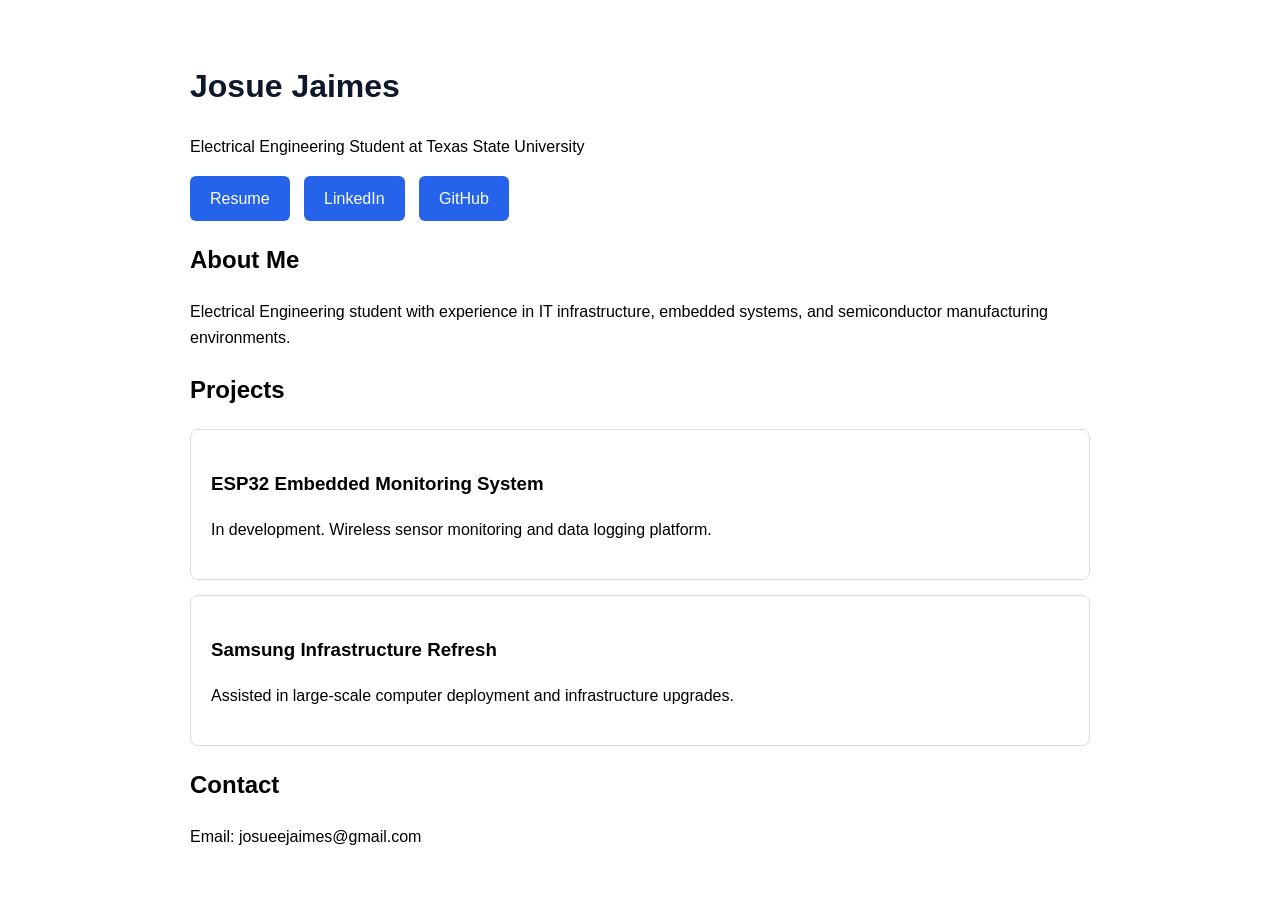
==== index.html @ 1495d658 "Create index.html for personal portfolio Initial creation of a personal portfolio webpage with secti" ====
<!DOCTYPE html>
<html>
<head>
    <title>Josue Jaimes</title>
    <style>
        body {
            font-family: Arial, sans-serif;
            max-width: 900px;
            margin: auto;
            padding: 40px;
            line-height: 1.6;
        }

        h1 {
            color: #0f172a;
        }

        .button {
            display: inline-block;
            padding: 10px 20px;
            background: #2563eb;
            color: white;
            text-decoration: none;
            border-radius: 6px;
            margin-right: 10px;
        }

        .project {
            border: 1px solid #ddd;
            padding: 20px;
            margin-top: 15px;
            border-radius: 8px;
        }
    </style>
</head>
<body>

<h1>Josue Jaimes</h1>

<p>
Electrical Engineering Student at Texas State University
</p>

<a class="button" href="resume.pdf">Resume</a>
<a class="button" href="https://linkedin.com/in/josue-jaimes-a2968724b">LinkedIn</a>
<a class="button" href="https://github.com/joshjaimes">GitHub</a>

<h2>About Me</h2>

<p>
Electrical Engineering student with experience in IT infrastructure, embedded systems, and semiconductor manufacturing environments.
</p>

<h2>Projects</h2>

<div class="project">
<h3>ESP32 Embedded Monitoring System</h3>
<p>In development. Wireless sensor monitoring and data logging platform.</p>
</div>

<div class="project">
<h3>Samsung Infrastructure Refresh</h3>
<p>Assisted in large-scale computer deployment and infrastructure upgrades.</p>
</div>

<h2>Contact</h2>

<p>
Email: josueejaimes@gmail.com
</p>

</body>
</html>
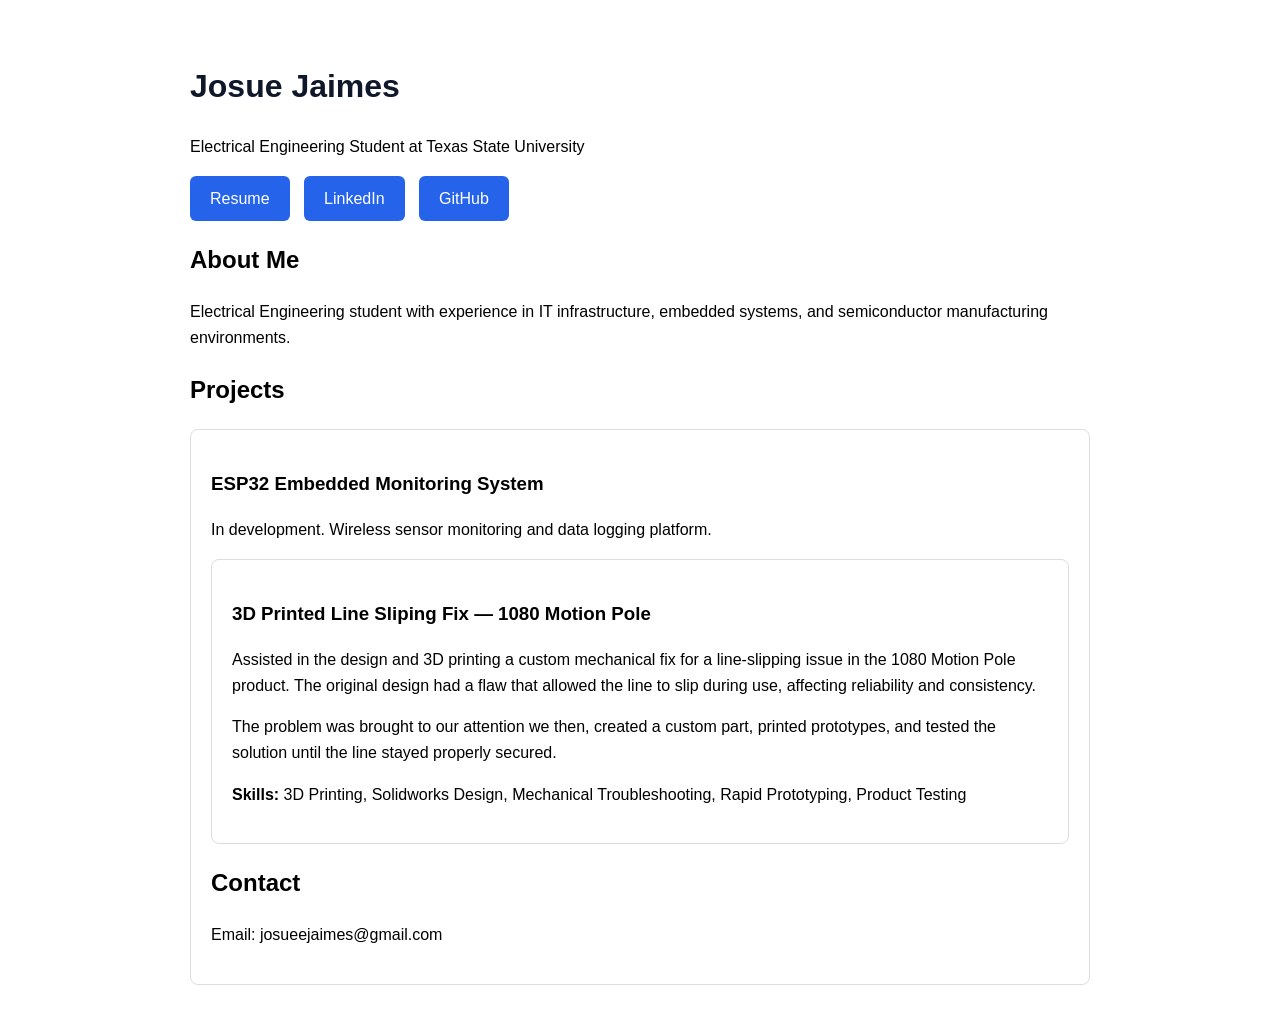
==== commit 80d0aed0: "Add project details for 3D Printed Line Slipping Fix Added a new project section detailing the 3D Pr" ====
--- a/index.html
+++ b/index.html
@@ -56,13 +56,19 @@
 <div class="project">
 <h3>ESP32 Embedded Monitoring System</h3>
 <p>In development. Wireless sensor monitoring and data logging platform.</p>
+<div class="project">
+  <h3>3D Printed Line Sliping Fix — 1080 Motion Pole</h3>
+  <p>
+    Assisted in the design and 3D printing a custom mechanical fix for a line-slipping issue in the
+    1080 Motion Pole product. The original design had a flaw that allowed the line
+    to slip during use, affecting reliability and consistency.
+  </p>
+  <p>
+    The problem was brought to our attention we then, created a custom part, printed prototypes, and tested
+    the solution until the line stayed properly secured.
+  </p>
+  <p><strong>Skills:</strong> 3D Printing, Solidworks Design, Mechanical Troubleshooting, Rapid Prototyping, Product Testing</p>
 </div>
-
-<div class="project">
-<h3>Samsung Infrastructure Refresh</h3>
-<p>Assisted in large-scale computer deployment and infrastructure upgrades.</p>
-</div>
-
 <h2>Contact</h2>
 
 <p>
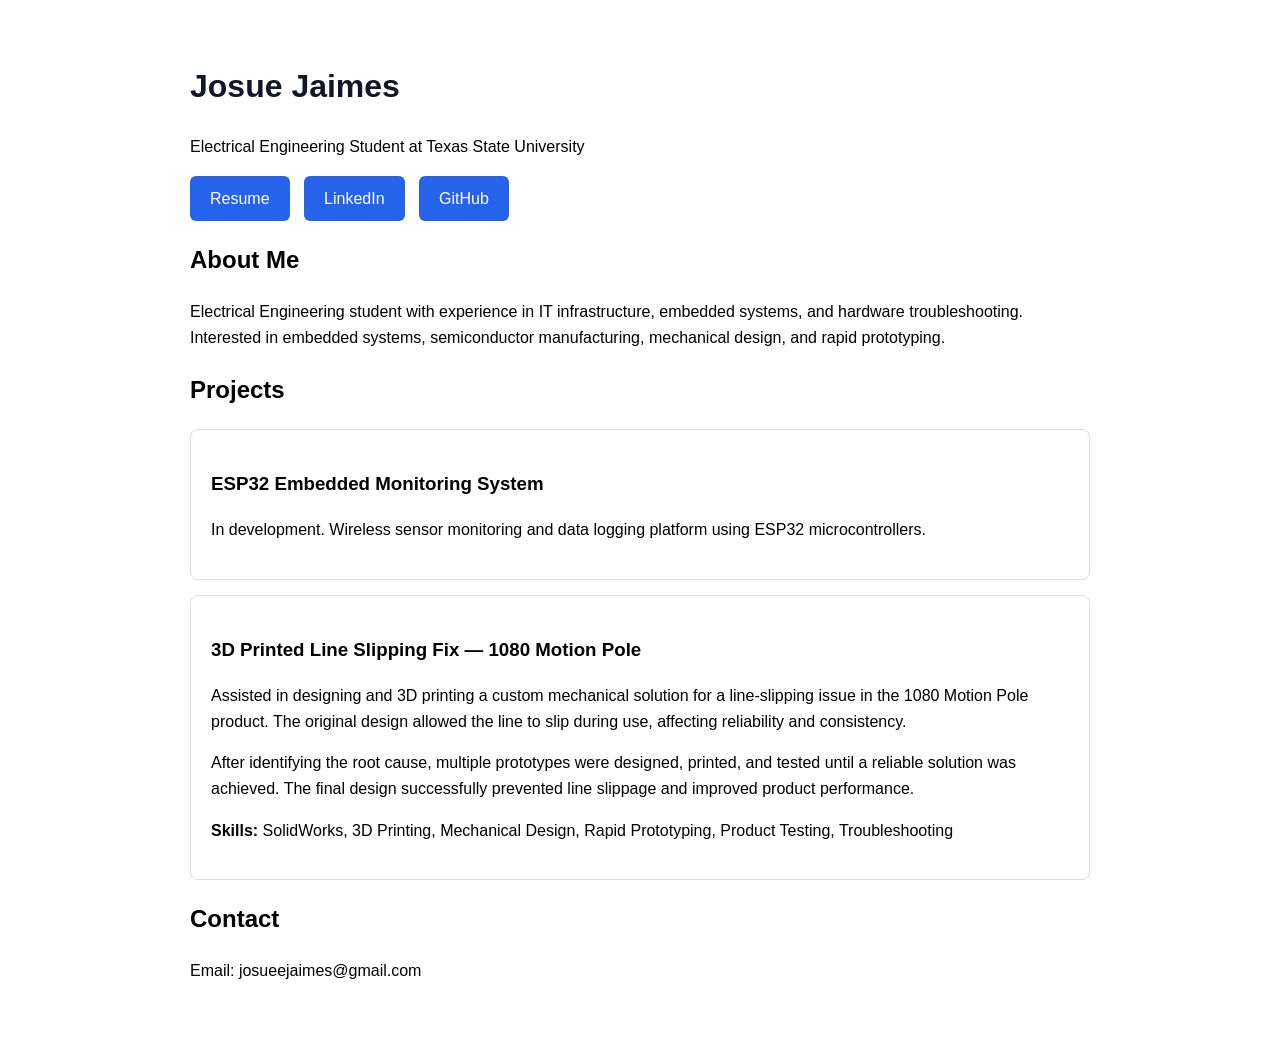
==== commit 770119ec: "Refine content and structure in index.html Updated project descriptions and added skills for clarity" ====
--- a/index.html
+++ b/index.html
@@ -35,45 +35,51 @@
 </head>
 <body>
 
-<h1>Josue Jaimes</h1>
+    <h1>Josue Jaimes</h1>
 
-<p>
-Electrical Engineering Student at Texas State University
-</p>
+    <p>
+        Electrical Engineering Student at Texas State University
+    </p>
 
-<a class="button" href="resume.pdf">Resume</a>
-<a class="button" href="https://linkedin.com/in/josue-jaimes-a2968724b">LinkedIn</a>
-<a class="button" href="https://github.com/joshjaimes">GitHub</a>
+    <a class="button" href="resume.pdf" target="_blank">Resume</a>
+    <a class="button" href="https://linkedin.com/in/josue-jaimes-a2968724b" target="_blank">LinkedIn</a>
+    <a class="button" href="https://github.com/joshjaimes" target="_blank">GitHub</a>
 
-<h2>About Me</h2>
+    <h2>About Me</h2>
 
-<p>
-Electrical Engineering student with experience in IT infrastructure, embedded systems, and semiconductor manufacturing environments.
-</p>
+    <p>
+        Electrical Engineering student with experience in IT infrastructure, embedded systems, and hardware troubleshooting. Interested in embedded systems, semiconductor manufacturing, mechanical design, and rapid prototyping.
+    </p>
 
-<h2>Projects</h2>
+    <h2>Projects</h2>
 
-<div class="project">
-<h3>ESP32 Embedded Monitoring System</h3>
-<p>In development. Wireless sensor monitoring and data logging platform.</p>
-<div class="project">
-  <h3>3D Printed Line Sliping Fix — 1080 Motion Pole</h3>
-  <p>
-    Assisted in the design and 3D printing a custom mechanical fix for a line-slipping issue in the
-    1080 Motion Pole product. The original design had a flaw that allowed the line
-    to slip during use, affecting reliability and consistency.
-  </p>
-  <p>
-    The problem was brought to our attention we then, created a custom part, printed prototypes, and tested
-    the solution until the line stayed properly secured.
-  </p>
-  <p><strong>Skills:</strong> 3D Printing, Solidworks Design, Mechanical Troubleshooting, Rapid Prototyping, Product Testing</p>
-</div>
-<h2>Contact</h2>
+    <div class="project">
+        <h3>ESP32 Embedded Monitoring System</h3>
+        <p>
+            In development. Wireless sensor monitoring and data logging platform using ESP32 microcontrollers.
+        </p>
+    </div>
 
-<p>
-Email: josueejaimes@gmail.com
-</p>
+    <div class="project">
+        <h3>3D Printed Line Slipping Fix — 1080 Motion Pole</h3>
+        <p>
+            Assisted in designing and 3D printing a custom mechanical solution for a line-slipping issue in the 1080 Motion Pole product. The original design allowed the line to slip during use, affecting reliability and consistency.
+        </p>
+
+        <p>
+            After identifying the root cause, multiple prototypes were designed, printed, and tested until a reliable solution was achieved. The final design successfully prevented line slippage and improved product performance.
+        </p>
+
+        <p>
+            <strong>Skills:</strong> SolidWorks, 3D Printing, Mechanical Design, Rapid Prototyping, Product Testing, Troubleshooting
+        </p>
+    </div>
+
+    <h2>Contact</h2>
+
+    <p>
+        Email: josueejaimes@gmail.com
+    </p>
 
 </body>
 </html>
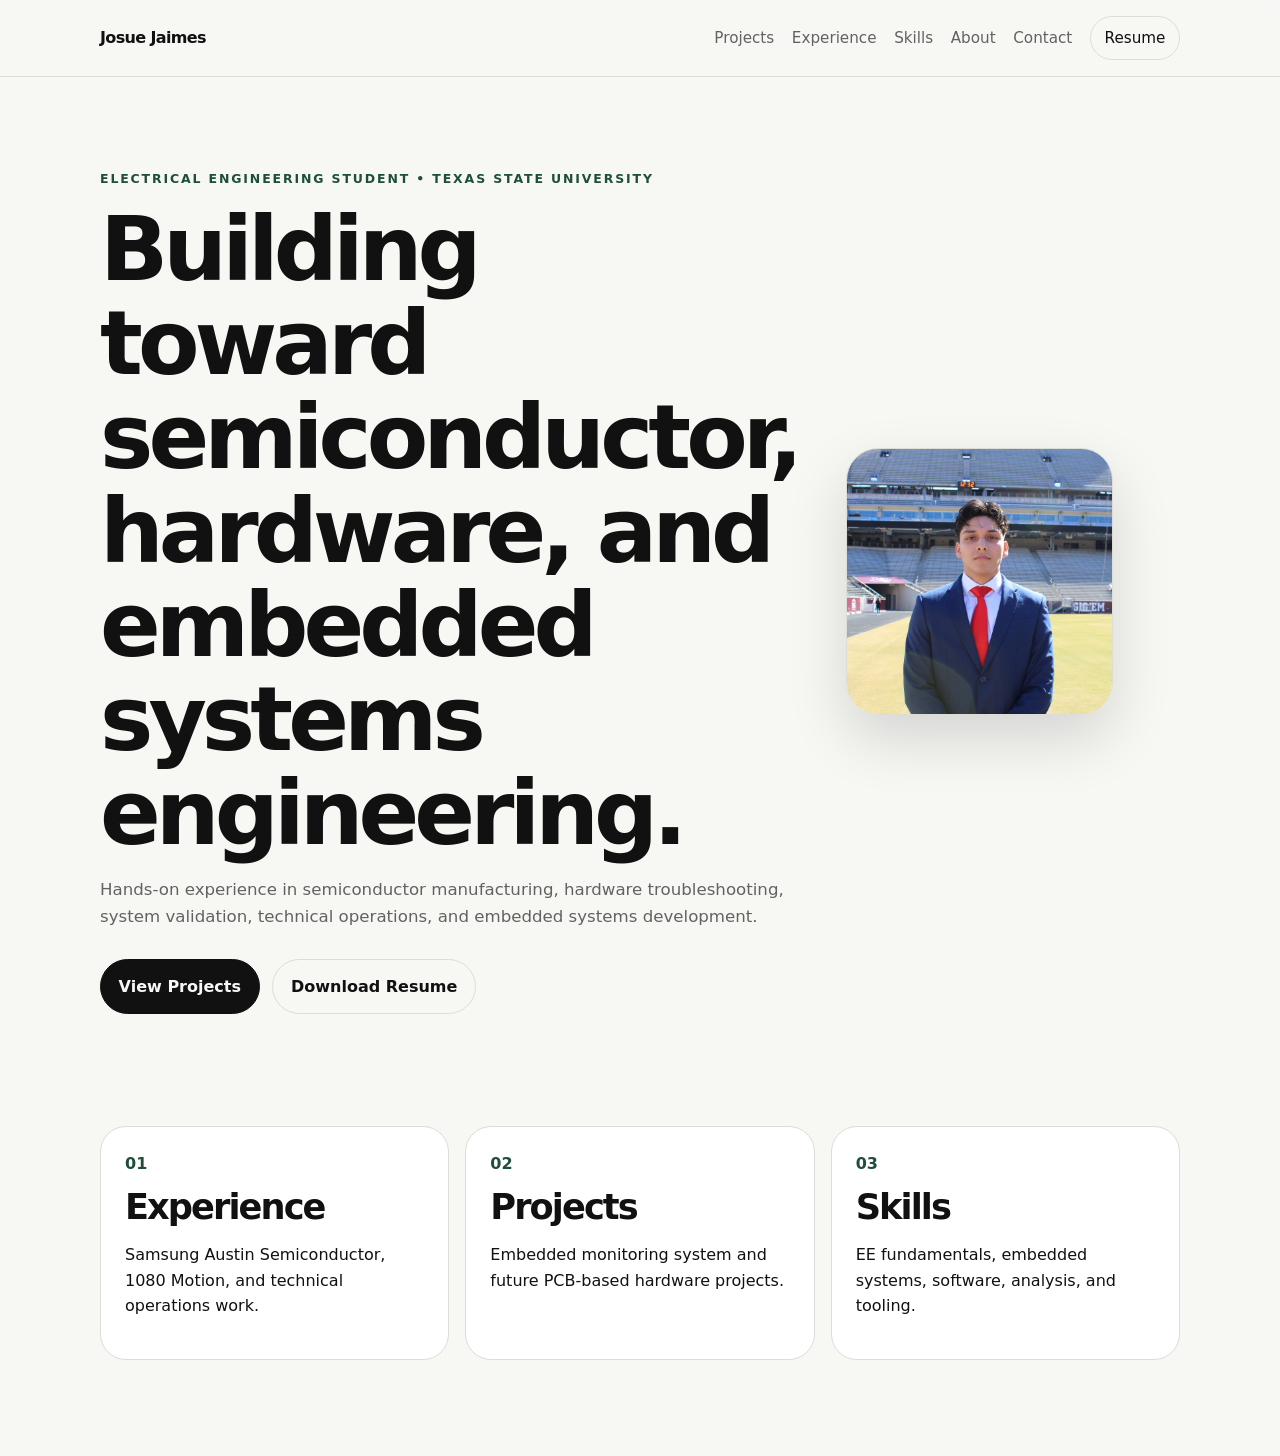
==== commit df49c908: "new design" ====
--- a/index.html
+++ b/index.html
@@ -1,85 +1,67 @@
 <!DOCTYPE html>
-<html>
+<html lang="en">
 <head>
-    <title>Josue Jaimes</title>
-    <style>
-        body {
-            font-family: Arial, sans-serif;
-            max-width: 900px;
-            margin: auto;
-            padding: 40px;
-            line-height: 1.6;
-        }
-
-        h1 {
-            color: #0f172a;
-        }
-
-        .button {
-            display: inline-block;
-            padding: 10px 20px;
-            background: #2563eb;
-            color: white;
-            text-decoration: none;
-            border-radius: 6px;
-            margin-right: 10px;
-        }
-
-        .project {
-            border: 1px solid #ddd;
-            padding: 20px;
-            margin-top: 15px;
-            border-radius: 8px;
-        }
-    </style>
+  <meta charset="UTF-8" />
+  <meta name="viewport" content="width=device-width, initial-scale=1.0" />
+  <title>Josue Jaimes | Portfolio</title>
+  <link rel="stylesheet" href="styles.css" />
+  <script defer src="script.js"></script>
 </head>
 <body>
 
-    <h1>Josue Jaimes</h1>
+<header class="header">
+  <nav>
+    <a class="logo" href="index.html">Josue Jaimes</a>
+    <button class="menu-btn" aria-label="Toggle navigation">☰</button>
+    <div class="links">
+      <a href="projects.html">Projects</a>
+      <a href="experience.html">Experience</a>
+      <a href="skills.html">Skills</a>
+      <a href="about.html">About</a>
+      <a href="contact.html">Contact</a>
+      <a class="resume-link" href="Josue_Jaimes_Resume.pdf" target="_blank">Resume</a>
+    </div>
+  </nav>
+</header>
 
+<main>
+
+<section class="hero">
+  <div class="hero-text reveal">
+    <p class="tag">Electrical Engineering Student • Texas State University</p>
+    <h1>Building toward semiconductor, hardware, and embedded systems engineering.</h1>
     <p>
-        Electrical Engineering Student at Texas State University
+      Hands-on experience in semiconductor manufacturing, hardware troubleshooting,
+      system validation, technical operations, and embedded systems development.
     </p>
+    <div class="actions">
+      <a class="btn primary" href="projects.html">View Projects</a>
+      <a class="btn secondary" href="Josue_Jaimes_Resume.pdf" target="_blank">Download Resume</a>
+    </div>
+  </div>
+  <div class="hero-image reveal">
+    <img src="linkedinPFP.jpeg" alt="Josue Jaimes headshot" />
+  </div>
+</section>
 
-    <a class="button" href="resume.pdf" target="_blank">Resume</a>
-    <a class="button" href="https://linkedin.com/in/josue-jaimes-a2968724b" target="_blank">LinkedIn</a>
-    <a class="button" href="https://github.com/joshjaimes" target="_blank">GitHub</a>
+<section class="preview-grid reveal">
+  <a class="preview-card" href="experience.html">
+    <span>01</span>
+    <h2>Experience</h2>
+    <p>Samsung Austin Semiconductor, 1080 Motion, and technical operations work.</p>
+  </a>
+  <a class="preview-card" href="projects.html">
+    <span>02</span>
+    <h2>Projects</h2>
+    <p>Embedded monitoring system and future PCB-based hardware projects.</p>
+  </a>
+  <a class="preview-card" href="skills.html">
+    <span>03</span>
+    <h2>Skills</h2>
+    <p>EE fundamentals, embedded systems, software, analysis, and tooling.</p>
+  </a>
+</section>
 
-    <h2>About Me</h2>
-
-    <p>
-        Electrical Engineering student with experience in IT infrastructure, embedded systems, and hardware troubleshooting. Interested in embedded systems, semiconductor manufacturing, mechanical design, and rapid prototyping.
-    </p>
-
-    <h2>Projects</h2>
-
-    <div class="project">
-        <h3>ESP32 Embedded Monitoring System</h3>
-        <p>
-            In development. Wireless sensor monitoring and data logging platform using ESP32 microcontrollers.
-        </p>
-    </div>
-
-    <div class="project">
-        <h3>3D Printed Line Slipping Fix — 1080 Motion Pole</h3>
-        <p>
-            Assisted in designing and 3D printing a custom mechanical solution for a line-slipping issue in the 1080 Motion Pole product. The original design allowed the line to slip during use, affecting reliability and consistency.
-        </p>
-
-        <p>
-            After identifying the root cause, multiple prototypes were designed, printed, and tested until a reliable solution was achieved. The final design successfully prevented line slippage and improved product performance.
-        </p>
-
-        <p>
-            <strong>Skills:</strong> SolidWorks, 3D Printing, Mechanical Design, Rapid Prototyping, Product Testing, Troubleshooting
-        </p>
-    </div>
-
-    <h2>Contact</h2>
-
-    <p>
-        Email: josueejaimes@gmail.com
-    </p>
-
+</main>
 </body>
 </html>
--- a/styles.css
+++ b/styles.css
@@ -0,0 +1,231 @@
+
+:root {
+  --bg: #f7f7f4;
+  --surface: #ffffff;
+  --text: #111111;
+  --muted: #626262;
+  --border: #ddddd6;
+  --accent: #1f4f3a;
+}
+
+* { box-sizing: border-box; }
+
+body {
+  margin: 0;
+  font-family: Inter, ui-sans-serif, system-ui, -apple-system, BlinkMacSystemFont, "Segoe UI", sans-serif;
+  background: var(--bg);
+  color: var(--text);
+  line-height: 1.6;
+}
+
+a { color: inherit; text-decoration: none; }
+
+.header {
+  position: sticky;
+  top: 0;
+  z-index: 10;
+  background: rgba(247, 247, 244, 0.9);
+  backdrop-filter: blur(14px);
+  border-bottom: 1px solid var(--border);
+}
+
+nav {
+  max-width: 1120px;
+  margin: auto;
+  padding: 1rem 1.25rem;
+  display: flex;
+  justify-content: space-between;
+  align-items: center;
+}
+
+.logo { font-weight: 800; letter-spacing: -0.04em; }
+
+.links {
+  display: flex;
+  align-items: center;
+  gap: 1.1rem;
+  color: var(--muted);
+  font-size: 0.95rem;
+}
+
+.links a:hover { color: var(--text); }
+
+.resume-link {
+  padding: 0.55rem 0.85rem;
+  border: 1px solid var(--border);
+  border-radius: 999px;
+  color: var(--text) !important;
+}
+
+.menu-btn {
+  display: none;
+  border: none;
+  background: none;
+  font-size: 1.4rem;
+}
+
+.hero {
+  max-width: 1120px;
+  min-height: 82vh;
+  margin: auto;
+  padding: 5rem 1.25rem;
+  display: grid;
+  grid-template-columns: 1.35fr 0.8fr;
+  gap: 3rem;
+  align-items: center;
+}
+
+.hero-image img {
+  width: 100%;
+  max-width: 430px;
+  border-radius: 32px;
+  border: 1px solid var(--border);
+  box-shadow: 0 24px 60px rgba(0,0,0,0.14);
+}
+
+.tag {
+  text-transform: uppercase;
+  letter-spacing: 0.15em;
+  font-size: 0.78rem;
+  font-weight: 800;
+  color: var(--accent);
+}
+
+h1, h2 {
+  margin: 0;
+  line-height: 1.05;
+  letter-spacing: -0.055em;
+}
+
+h1 { font-size: clamp(3rem, 7vw, 6.2rem); }
+
+h2 { font-size: clamp(1.45rem, 3vw, 2.2rem); }
+
+.hero p:not(.tag), .content p, .card p, li {
+  color: var(--muted);
+  font-size: 1.04rem;
+}
+
+.actions {
+  display: flex;
+  flex-wrap: wrap;
+  gap: 0.8rem;
+  margin-top: 1.8rem;
+}
+
+.btn {
+  display: inline-block;
+  padding: 0.85rem 1.1rem;
+  border-radius: 999px;
+  border: 1px solid var(--border);
+  font-weight: 700;
+  transition: transform 0.2s ease;
+}
+
+.btn:hover { transform: translateY(-2px); }
+
+.primary { background: var(--text); color: var(--bg); border-color: var(--text); }
+
+.secondary { background: transparent; }
+
+.page-hero {
+  max-width: 1120px;
+  margin: auto;
+  padding: 6rem 1.25rem 2rem;
+}
+
+.content,
+.project-list,
+.timeline,
+.skills-grid,
+.preview-grid {
+  max-width: 1120px;
+  margin: auto;
+  padding: 2rem 1.25rem 5rem;
+}
+
+.narrow { max-width: 820px; }
+
+.card,
+.preview-card {
+  background: var(--surface);
+  border: 1px solid var(--border);
+  border-radius: 26px;
+  padding: 1.5rem;
+  margin-bottom: 1rem;
+}
+
+.preview-grid,
+.skills-grid {
+  display: grid;
+  grid-template-columns: repeat(3, 1fr);
+  gap: 1rem;
+}
+
+.skills-grid { grid-template-columns: repeat(2, 1fr); }
+
+.preview-card span,
+.status {
+  display: inline-block;
+  color: var(--accent);
+  font-weight: 800;
+  margin-bottom: 0.8rem;
+}
+
+.card-top {
+  display: flex;
+  justify-content: space-between;
+  gap: 1rem;
+  margin-bottom: 1rem;
+}
+
+.card-top span {
+  color: var(--muted);
+}
+
+.tags {
+  display: flex;
+  flex-wrap: wrap;
+  gap: 0.45rem;
+  margin-top: 1rem;
+}
+
+.tags span {
+  background: var(--bg);
+  border: 1px solid var(--border);
+  border-radius: 999px;
+  padding: 0.35rem 0.65rem;
+  font-size: 0.84rem;
+}
+
+.reveal {
+  opacity: 0;
+  transform: translateY(18px);
+  transition: opacity 0.7s ease, transform 0.7s ease;
+}
+
+.reveal.visible {
+  opacity: 1;
+  transform: translateY(0);
+}
+
+@media (max-width: 820px) {
+  .menu-btn { display: block; }
+  .links {
+    display: none;
+    position: absolute;
+    top: 64px;
+    left: 1rem;
+    right: 1rem;
+    flex-direction: column;
+    align-items: flex-start;
+    background: var(--surface);
+    padding: 1rem;
+    border: 1px solid var(--border);
+    border-radius: 20px;
+  }
+  .links.open { display: flex; }
+  .hero { grid-template-columns: 1fr; padding-top: 3rem; }
+  .preview-grid, .skills-grid { grid-template-columns: 1fr; }
+  .card-top { flex-direction: column; }
+}
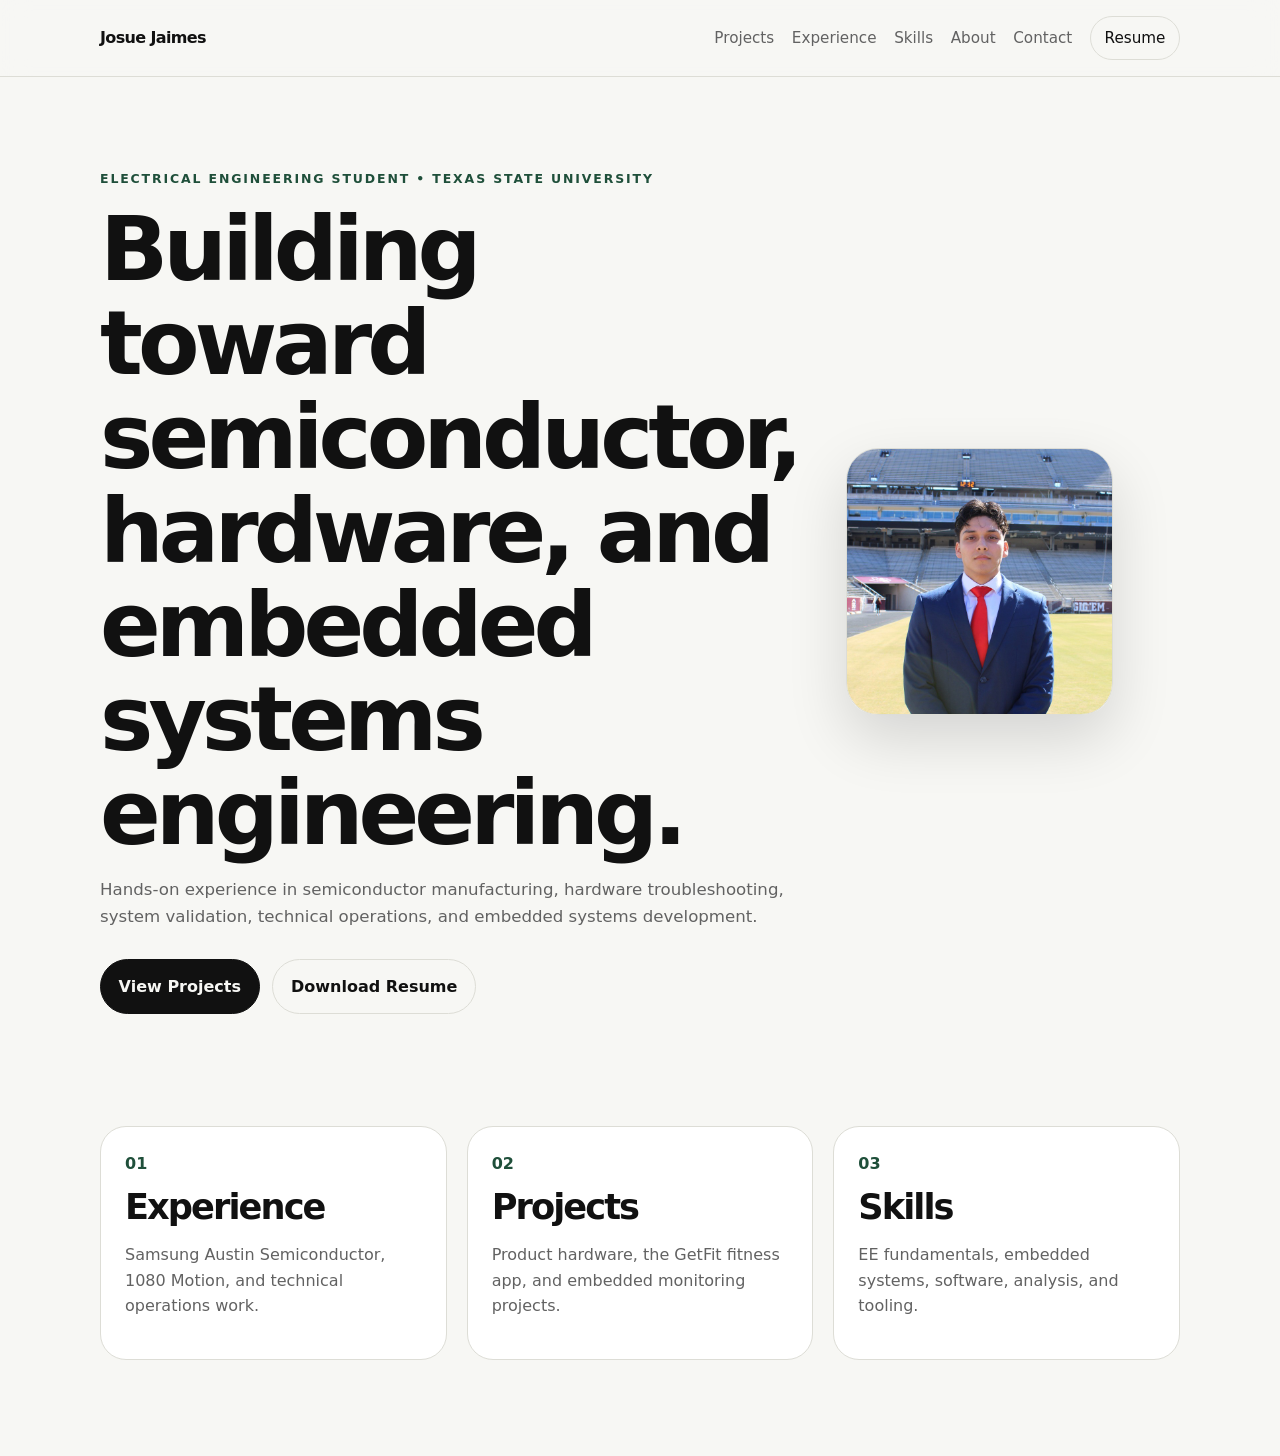
==== commit 4cdad0ce: "Add GetFit app to projects Adds a GetFit project card with screenshot linking to the live app, and m" ====
--- a/index.html
+++ b/index.html
@@ -53,7 +53,7 @@
   <a class="preview-card" href="projects.html">
     <span>02</span>
     <h2>Projects</h2>
-    <p>Embedded monitoring system and future PCB-based hardware projects.</p>
+    <p>Product hardware, the GetFit fitness app, and embedded monitoring projects.</p>
   </a>
   <a class="preview-card" href="skills.html">
     <span>03</span>
--- a/styles.css
+++ b/styles.css
@@ -1,4 +1,3 @@
-
 :root {
   --bg: #f7f7f4;
   --surface: #ffffff;
@@ -8,17 +7,27 @@
   --accent: #1f4f3a;
 }
 
-* { box-sizing: border-box; }
+* {
+  box-sizing: border-box;
+}
 
 body {
   margin: 0;
-  font-family: Inter, ui-sans-serif, system-ui, -apple-system, BlinkMacSystemFont, "Segoe UI", sans-serif;
+  font-family: Inter, ui-sans-serif, system-ui, -apple-system,
+    BlinkMacSystemFont, "Segoe UI", sans-serif;
   background: var(--bg);
   color: var(--text);
   line-height: 1.6;
 }
 
-a { color: inherit; text-decoration: none; }
+a {
+  color: inherit;
+  text-decoration: none;
+}
+
+/* =========================
+   Navigation
+========================= */
 
 .header {
   position: sticky;
@@ -38,7 +47,10 @@
   align-items: center;
 }
 
-.logo { font-weight: 800; letter-spacing: -0.04em; }
+.logo {
+  font-weight: 800;
+  letter-spacing: -0.04em;
+}
 
 .links {
   display: flex;
@@ -48,7 +60,9 @@
   font-size: 0.95rem;
 }
 
-.links a:hover { color: var(--text); }
+.links a:hover {
+  color: var(--text);
+}
 
 .resume-link {
   padding: 0.55rem 0.85rem;
@@ -64,6 +78,10 @@
   font-size: 1.4rem;
 }
 
+/* =========================
+   Hero Section
+========================= */
+
 .hero {
   max-width: 1120px;
   min-height: 82vh;
@@ -80,7 +98,7 @@
   max-width: 430px;
   border-radius: 32px;
   border: 1px solid var(--border);
-  box-shadow: 0 24px 60px rgba(0,0,0,0.14);
+  box-shadow: 0 24px 60px rgba(0, 0, 0, 0.14);
 }
 
 .tag {
@@ -91,20 +109,32 @@
   color: var(--accent);
 }
 
-h1, h2 {
+h1,
+h2 {
   margin: 0;
   line-height: 1.05;
   letter-spacing: -0.055em;
 }
 
-h1 { font-size: clamp(3rem, 7vw, 6.2rem); }
-
-h2 { font-size: clamp(1.45rem, 3vw, 2.2rem); }
-
-.hero p:not(.tag), .content p, .card p, li {
+h1 {
+  font-size: clamp(3rem, 7vw, 6.2rem);
+}
+
+h2 {
+  font-size: clamp(1.45rem, 3vw, 2.2rem);
+}
+
+.hero p:not(.tag),
+.content p,
+.card p,
+li {
   color: var(--muted);
   font-size: 1.04rem;
 }
+
+/* =========================
+   Buttons
+========================= */
 
 .actions {
   display: flex;
@@ -122,11 +152,23 @@
   transition: transform 0.2s ease;
 }
 
-.btn:hover { transform: translateY(-2px); }
-
-.primary { background: var(--text); color: var(--bg); border-color: var(--text); }
-
-.secondary { background: transparent; }
+.btn:hover {
+  transform: translateY(-2px);
+}
+
+.primary {
+  background: var(--text);
+  color: var(--bg);
+  border-color: var(--text);
+}
+
+.secondary {
+  background: transparent;
+}
+
+/* =========================
+   Page Layout
+========================= */
 
 .page-hero {
   max-width: 1120px;
@@ -144,10 +186,11 @@
   padding: 2rem 1.25rem 5rem;
 }
 
-.narrow { max-width: 820px; }
-
-.card,
-.preview-card {
+.narrow {
+  max-width: 820px;
+}
+
+.card {
   background: var(--surface);
   border: 1px solid var(--border);
   border-radius: 26px;
@@ -155,21 +198,124 @@
   margin-bottom: 1rem;
 }
 
-.preview-grid,
-.skills-grid {
+/* =========================
+   Homepage Navigation Cards
+   Premium Hover Effect
+========================= */
+
+.preview-grid {
   display: grid;
   grid-template-columns: repeat(3, 1fr);
-  gap: 1rem;
-}
-
-.skills-grid { grid-template-columns: repeat(2, 1fr); }
-
-.preview-card span,
-.status {
+  gap: 1.25rem;
+  perspective: 1000px;
+}
+
+.preview-card {
+  position: relative;
+  overflow: hidden;
+  background: var(--surface);
+  border: 1px solid var(--border);
+  border-radius: 26px;
+  padding: 1.5rem;
+  margin-bottom: 1rem;
+
+  transition:
+    transform 0.3s ease,
+    background-color 0.3s ease,
+    color 0.3s ease,
+    border-color 0.3s ease,
+    box-shadow 0.3s ease;
+}
+
+.preview-card::before {
+  content: "";
+  position: absolute;
+  inset: 0;
+
+  background: linear-gradient(
+    135deg,
+    rgba(255, 255, 255, 0.08),
+    rgba(255, 255, 255, 0)
+  );
+
+  opacity: 0;
+  transition: opacity 0.3s ease;
+  pointer-events: none;
+}
+
+.preview-card span {
   display: inline-block;
   color: var(--accent);
   font-weight: 800;
   margin-bottom: 0.8rem;
+  transition: color 0.3s ease;
+}
+
+.preview-card h2 {
+  margin-top: 0;
+  transition: color 0.3s ease;
+}
+
+.preview-card p {
+  color: var(--muted);
+  transition: color 0.3s ease;
+}
+
+.preview-card:hover {
+  cursor: pointer;
+  transform: translateY(-8px) scale(1.03);
+  background: var(--text);
+  color: var(--bg);
+  border-color: var(--text);
+
+  box-shadow:
+    0 12px 30px rgba(0, 0, 0, 0.12),
+    0 24px 60px rgba(0, 0, 0, 0.2);
+}
+
+.preview-card:hover::before {
+  opacity: 1;
+}
+
+.preview-card:hover h2,
+.preview-card:hover p,
+.preview-card:hover span {
+  color: var(--bg);
+}
+
+.preview-card:active {
+  transform: translateY(-3px) scale(1.01);
+}
+
+/* =========================
+   Skills / Project Layout
+========================= */
+
+.skills-grid {
+  display: grid;
+  grid-template-columns: repeat(2, 1fr);
+  gap: 1rem;
+}
+
+.project-list {
+  display: grid;
+  gap: 1rem;
+}
+
+.featured-project {
+  border-color: rgba(31, 79, 58, 0.35);
+}
+
+.project-details {
+  display: grid;
+  grid-template-columns: repeat(2, 1fr);
+  gap: 1.25rem;
+  margin-top: 1.25rem;
+}
+
+.project-details h3 {
+  margin: 0 0 0.5rem;
+  letter-spacing: -0.03em;
 }
 
 .card-top {
@@ -196,12 +342,169 @@
   border-radius: 999px;
   padding: 0.35rem 0.65rem;
   font-size: 0.84rem;
-}
+  transition:
+    color 0.3s ease,
+    background-color 0.3s ease,
+    border-color 0.3s ease;
+}
+
+.status {
+  display: inline-block;
+  color: var(--accent);
+  font-weight: 800;
+  margin-bottom: 0.8rem;
+  transition: color 0.3s ease;
+}
+
+/* =========================
+   Featured Project Image Card
+========================= */
+
+.project-link-card {
+  display: grid;
+  grid-template-columns: 0.9fr 1.1fr;
+  gap: 1.5rem;
+  color: inherit;
+}
+
+.project-card-media {
+  overflow: hidden;
+  border-radius: 20px;
+  min-height: 320px;
+}
+
+.project-card-media img {
+  display: block;
+  width: 100%;
+  height: 100%;
+  min-height: 320px;
+  object-fit: cover;
+
+  transition:
+    transform 0.5s ease,
+    filter 0.35s ease;
+}
+
+.project-card-content {
+  display: flex;
+  flex-direction: column;
+  justify-content: center;
+}
+
+.project-cta {
+  display: inline-block;
+  margin-top: 1.4rem;
+  color: var(--accent);
+  font-weight: 800;
+  transition: color 0.3s ease;
+}
+
+/* =========================
+   Project Cards
+   Premium Hover Effect
+========================= */
+
+.project-list .card {
+  position: relative;
+  overflow: hidden;
+
+  transition:
+    transform 0.35s ease,
+    background-color 0.35s ease,
+    color 0.35s ease,
+    border-color 0.35s ease,
+    box-shadow 0.35s ease;
+}
+
+.project-list .card::before {
+  content: "";
+  position: absolute;
+  inset: 0;
+
+  background: linear-gradient(
+    135deg,
+    rgba(255, 255, 255, 0.09),
+    rgba(255, 255, 255, 0)
+  );
+
+  opacity: 0;
+  pointer-events: none;
+  transition: opacity 0.35s ease;
+}
+
+/* Ensures card content stays above the sheen layer */
+
+.project-list .card > * {
+  position: relative;
+  z-index: 1;
+}
+
+.project-list .card:hover {
+  cursor: pointer;
+  transform: translateY(-8px) scale(1.02);
+  background: var(--text);
+  color: var(--bg);
+  border-color: var(--text);
+
+  box-shadow:
+    0 14px 30px rgba(0, 0, 0, 0.14),
+    0 28px 60px rgba(0, 0, 0, 0.22);
+}
+
+.project-list .card:hover::before {
+  opacity: 1;
+}
+
+/* Invert project text colors */
+
+.project-list .card:hover h2,
+.project-list .card:hover h3,
+.project-list .card:hover p,
+.project-list .card:hover li,
+.project-list .card:hover .status,
+.project-list .card:hover .project-cta {
+  color: var(--bg);
+}
+
+/* Invert project skill tags */
+
+.project-list .card:hover .tags span {
+  color: var(--bg);
+  background: rgba(255, 255, 255, 0.08);
+  border-color: rgba(255, 255, 255, 0.28);
+}
+
+/* Animate the featured project image */
+
+.project-list .card:hover .project-card-media img {
+  transform: scale(1.05);
+  filter: brightness(0.82);
+}
+
+/* Click feedback */
+
+.project-list .card:active {
+  transform: translateY(-3px) scale(1.01);
+}
+
+/* Keyboard accessibility */
+
+.project-list a.card:focus-visible,
+.preview-card:focus-visible {
+  outline: 3px solid var(--accent);
+  outline-offset: 4px;
+}
+
+/* =========================
+   Scroll Reveal Animation
+========================= */
 
 .reveal {
   opacity: 0;
   transform: translateY(18px);
-  transition: opacity 0.7s ease, transform 0.7s ease;
+  transition:
+    opacity 0.7s ease,
+    transform 0.7s ease;
 }
 
 .reveal.visible {
@@ -209,8 +512,15 @@
   transform: translateY(0);
 }
 
+/* =========================
+   Mobile
+========================= */
+
 @media (max-width: 820px) {
-  .menu-btn { display: block; }
+  .menu-btn {
+    display: block;
+  }
+
   .links {
     display: none;
     position: absolute;
@@ -224,8 +534,391 @@
     border: 1px solid var(--border);
     border-radius: 20px;
   }
-  .links.open { display: flex; }
-  .hero { grid-template-columns: 1fr; padding-top: 3rem; }
-  .preview-grid, .skills-grid { grid-template-columns: 1fr; }
-  .card-top { flex-direction: column; }
-}
+
+  .links.open {
+    display: flex;
+  }
+
+  .hero {
+    grid-template-columns: 1fr;
+    padding-top: 3rem;
+  }
+
+  .preview-grid,
+  .skills-grid,
+  .project-details,
+  .project-link-card {
+    grid-template-columns: 1fr;
+  }
+
+  .project-card-media,
+  .project-card-media img {
+    min-height: 250px;
+  }
+
+  .card-top {
+    flex-direction: column;
+  }
+}
+
+/* Disable large hover movement on touchscreen devices */
+
+@media (hover: none) {
+  .preview-card:hover,
+  .project-list .card:hover {
+    transform: none;
+  }
+
+  .project-list .card:hover .project-card-media img {
+    transform: none;
+    filter: none;
+  }
+}
+/* ==========================================
+   1080 MOTION CASE STUDY
+========================================== */
+
+.project-case-study {
+  overflow: hidden;
+}
+
+.project-intro {
+  max-width: 1120px;
+  margin: 0 auto;
+  padding: 5rem 1.25rem 6rem;
+}
+
+.project-back-link {
+  display: inline-block;
+  margin-bottom: 2.5rem;
+  color: var(--muted);
+  font-weight: 700;
+  transition:
+    color 0.2s ease,
+    transform 0.2s ease;
+}
+
+.project-back-link:hover {
+  color: var(--text);
+  transform: translateX(-3px);
+}
+
+.project-intro h1 {
+  max-width: 900px;
+  font-size: clamp(3.5rem, 8vw, 7rem);
+}
+
+.project-intro-text {
+  max-width: 760px;
+  margin: 1.6rem 0 2.5rem;
+  color: var(--muted);
+  font-size: 1.15rem;
+}
+
+.project-metadata {
+  display: grid;
+  grid-template-columns: repeat(3, 1fr);
+  gap: 1rem;
+  margin: 3rem 0;
+}
+
+.project-metadata div {
+  padding-top: 1rem;
+  border-top: 1px solid var(--border);
+}
+
+.project-metadata span,
+.project-metadata strong {
+  display: block;
+}
+
+.project-metadata span {
+  margin-bottom: 0.35rem;
+  color: var(--muted);
+  font-size: 0.85rem;
+  text-transform: uppercase;
+  letter-spacing: 0.08em;
+}
+
+.project-metadata strong {
+  font-size: 0.98rem;
+}
+
+.project-hero-figure {
+  max-width: 850px;
+  margin: 4rem auto 0;
+}
+
+.project-hero-figure img {
+  display: block;
+  width: 100%;
+  aspect-ratio: 16 / 10;
+  object-fit: cover;
+  border: 1px solid var(--border);
+  border-radius: 28px;
+  box-shadow: 0 20px 55px rgba(0, 0, 0, 0.12);
+}
+
+.project-hero-figure figcaption,
+.case-study-figure figcaption {
+  margin-top: 0.75rem;
+  color: var(--muted);
+  font-size: 0.88rem;
+}
+
+.case-overview {
+  max-width: 1120px;
+  margin: 0 auto;
+  padding: 7rem 1.25rem;
+  display: grid;
+  grid-template-columns: 0.9fr 1.1fr;
+  gap: 4rem;
+  align-items: start;
+  border-top: 1px solid var(--border);
+}
+
+.case-overview h2,
+.case-study-copy h2,
+.case-results h2,
+.case-takeaways h2 {
+  font-size: clamp(2rem, 4vw, 3.8rem);
+}
+
+.case-overview-text p,
+.case-study-copy p,
+.case-takeaways-text p {
+  color: var(--muted);
+  font-size: 1.06rem;
+}
+
+.case-study-row {
+  max-width: 1120px;
+  margin: 0 auto;
+  padding: 8rem 1.25rem;
+  display: grid;
+  grid-template-columns: 1.2fr 0.8fr;
+  gap: 5rem;
+  align-items: center;
+}
+
+.case-study-row.reverse {
+  grid-template-columns: 0.8fr 1.2fr;
+}
+
+.case-study-band {
+  background: #eeeeea;
+}
+
+.case-study-copy {
+  max-width: 620px;
+}
+
+.case-study-copy h2 {
+  margin-bottom: 1.4rem;
+}
+
+.case-study-figure {
+  margin: 0;
+  width: 100%;
+}
+
+.case-study-figure img {
+  display: block;
+  width: 100%;
+  aspect-ratio: 16 / 10;
+  object-fit: cover;
+  border: 1px solid var(--border);
+  border-radius: 24px;
+  box-shadow: 0 14px 38px rgba(0, 0, 0, 0.1);
+
+  transition:
+    transform 0.35s ease,
+    box-shadow 0.35s ease;
+}
+
+.case-study-figure img:hover {
+  transform: scale(1.02);
+  box-shadow: 0 22px 55px rgba(0, 0, 0, 0.16);
+}
+
+.clean-list {
+  margin: 1.8rem 0 0;
+  padding: 0;
+  list-style: none;
+}
+
+.clean-list li {
+  position: relative;
+  padding: 0.8rem 0 0.8rem 1.6rem;
+  border-bottom: 1px solid var(--border);
+}
+
+.clean-list li::before {
+  content: "✓";
+  position: absolute;
+  left: 0;
+  color: var(--accent);
+  font-weight: 800;
+}
+
+.case-results {
+  max-width: 1120px;
+  margin: 0 auto;
+  padding: 8rem 1.25rem;
+}
+
+.case-results > h2 {
+  max-width: 760px;
+  margin-bottom: 3rem;
+}
+
+.case-results-list {
+  border-top: 1px solid var(--border);
+}
+
+.case-result-item {
+  display: grid;
+  grid-template-columns: 42px 1fr;
+  gap: 1rem;
+  padding: 1.6rem 0;
+  border-bottom: 1px solid var(--border);
+}
+
+.result-check {
+  color: var(--accent);
+  font-size: 1.35rem;
+  font-weight: 900;
+}
+
+.case-result-item strong {
+  display: block;
+  margin-bottom: 0.25rem;
+  font-size: 1.1rem;
+}
+
+.case-result-item p {
+  margin: 0;
+  color: var(--muted);
+}
+
+.case-takeaways {
+  max-width: 1120px;
+  margin: 0 auto;
+  padding: 8rem 1.25rem;
+  display: grid;
+  grid-template-columns: 1fr 1fr;
+  gap: 5rem;
+  border-top: 1px solid var(--border);
+}
+
+.case-skills {
+  max-width: 1120px;
+  margin: 0 auto;
+  padding: 6rem 1.25rem 8rem;
+}
+
+.large-tags {
+  gap: 0.65rem;
+}
+
+.large-tags span {
+  padding: 0.55rem 0.85rem;
+  font-size: 0.92rem;
+}
+
+.case-footer {
+  padding: 6rem 1.25rem;
+  text-align: center;
+  background: var(--text);
+  color: var(--bg);
+}
+
+.case-footer p {
+  margin-bottom: 1.5rem;
+  font-size: 1.15rem;
+}
+
+.case-footer .primary {
+  background: var(--bg);
+  color: var(--text);
+  border-color: var(--bg);
+}
+
+/* ==========================================
+   CASE STUDY TABLET
+========================================== */
+
+@media (max-width: 900px) {
+  .project-metadata {
+    grid-template-columns: 1fr;
+  }
+
+  .case-overview,
+  .case-study-row,
+  .case-study-row.reverse,
+  .case-takeaways {
+    grid-template-columns: 1fr;
+    gap: 2.5rem;
+  }
+
+  .case-study-row,
+  .case-overview,
+  .case-takeaways {
+    padding-top: 5rem;
+    padding-bottom: 5rem;
+  }
+
+  .case-study-row.reverse .case-study-figure {
+    order: 2;
+  }
+
+  .case-study-row.reverse .case-study-copy {
+    order: 1;
+  }
+
+  .project-hero-figure {
+    max-width: 100%;
+  }
+}
+
+/* ==========================================
+   CASE STUDY MOBILE
+========================================== */
+
+@media (max-width: 600px) {
+  .project-intro {
+    padding-top: 3rem;
+    padding-bottom: 4rem;
+  }
+
+  .project-intro h1 {
+    font-size: clamp(2.8rem, 14vw, 4.4rem);
+  }
+
+  .project-intro-text {
+    font-size: 1rem;
+  }
+
+  .project-hero-figure {
+    margin-top: 2.5rem;
+  }
+
+  .project-hero-figure img,
+  .case-study-figure img {
+    border-radius: 18px;
+    aspect-ratio: 4 / 3;
+  }
+
+  .case-study-row,
+  .case-overview,
+  .case-results,
+  .case-takeaways,
+  .case-skills {
+    padding-left: 1rem;
+    padding-right: 1rem;
+  }
+
+  .case-result-item {
+    grid-template-columns: 32px 1fr;
+  }
+}
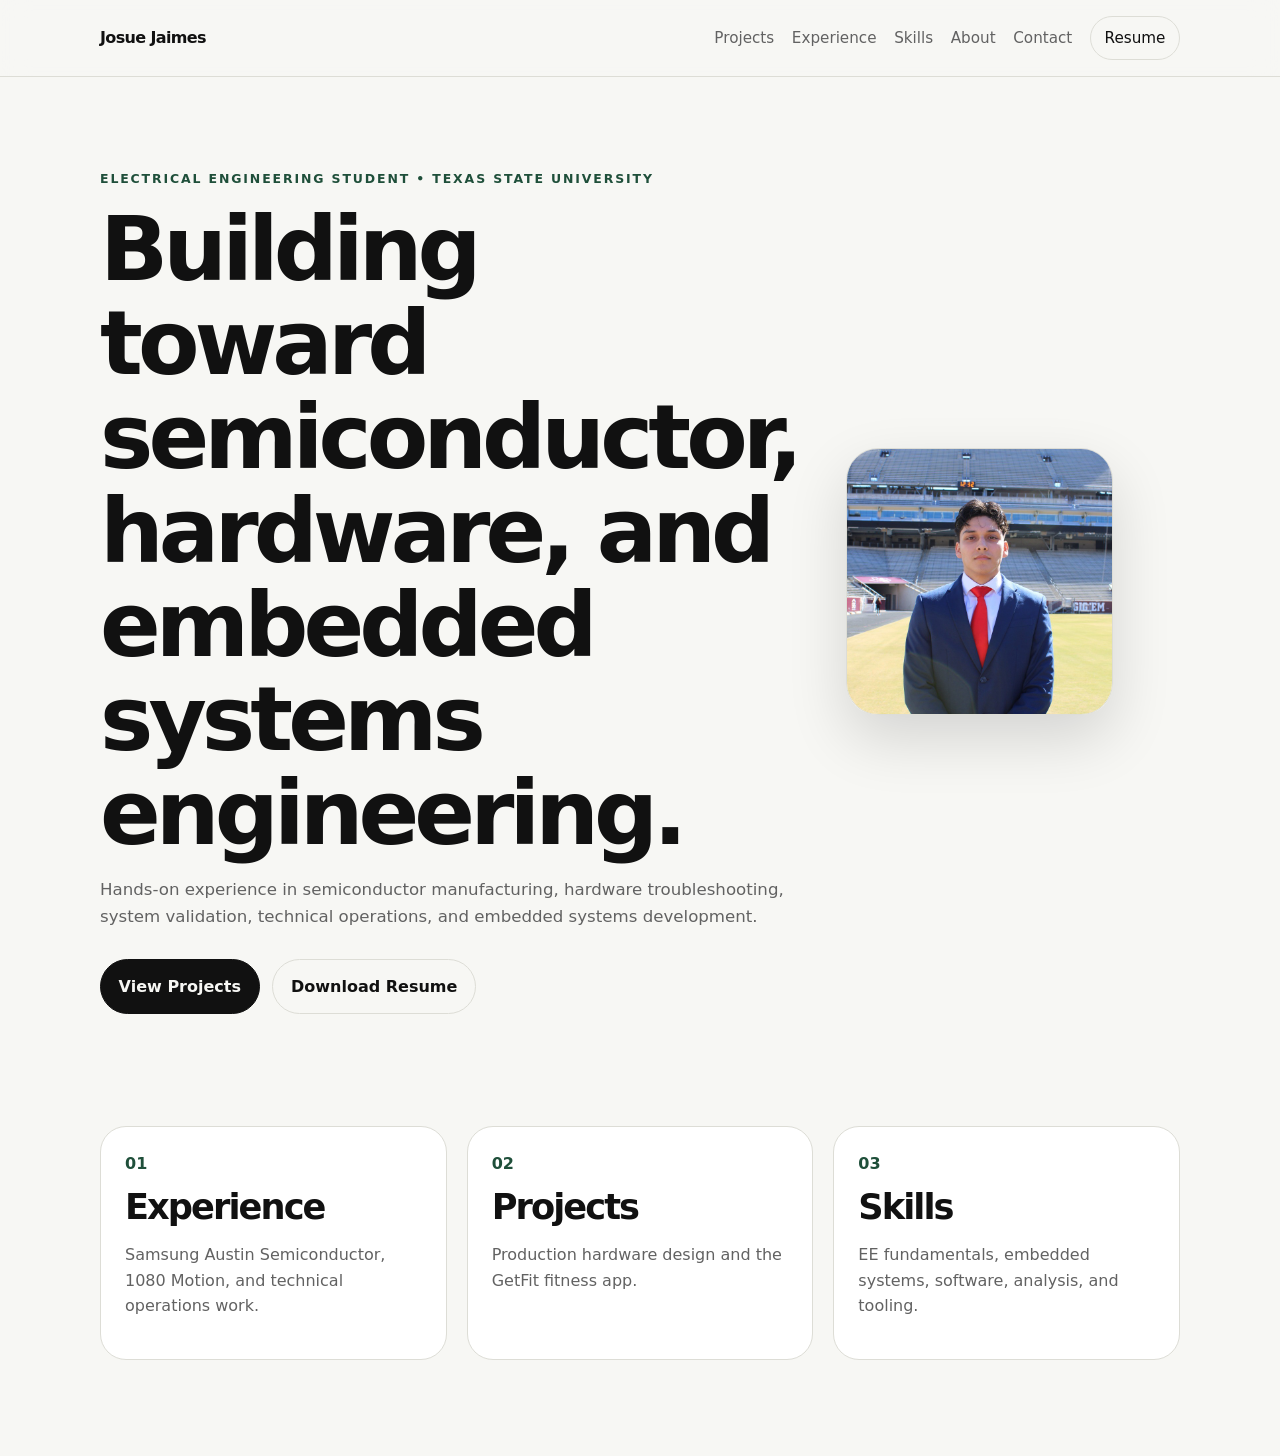
==== commit ca9b2e3c: "Hide in-development and planned project cards The ESP32 monitoring system and custom PCB cards are k" ====
--- a/index.html
+++ b/index.html
@@ -53,7 +53,7 @@
   <a class="preview-card" href="projects.html">
     <span>02</span>
     <h2>Projects</h2>
-    <p>Product hardware, the GetFit fitness app, and embedded monitoring projects.</p>
+    <p>Production hardware design and the GetFit fitness app.</p>
   </a>
   <a class="preview-card" href="skills.html">
     <span>03</span>
--- a/styles.css
+++ b/styles.css
@@ -922,3 +922,8 @@
     grid-template-columns: 32px 1fr;
   }
 }
+
+/* Cards marked with the "hidden" attribute stay off the page */
+[hidden] {
+  display: none !important;
+}
